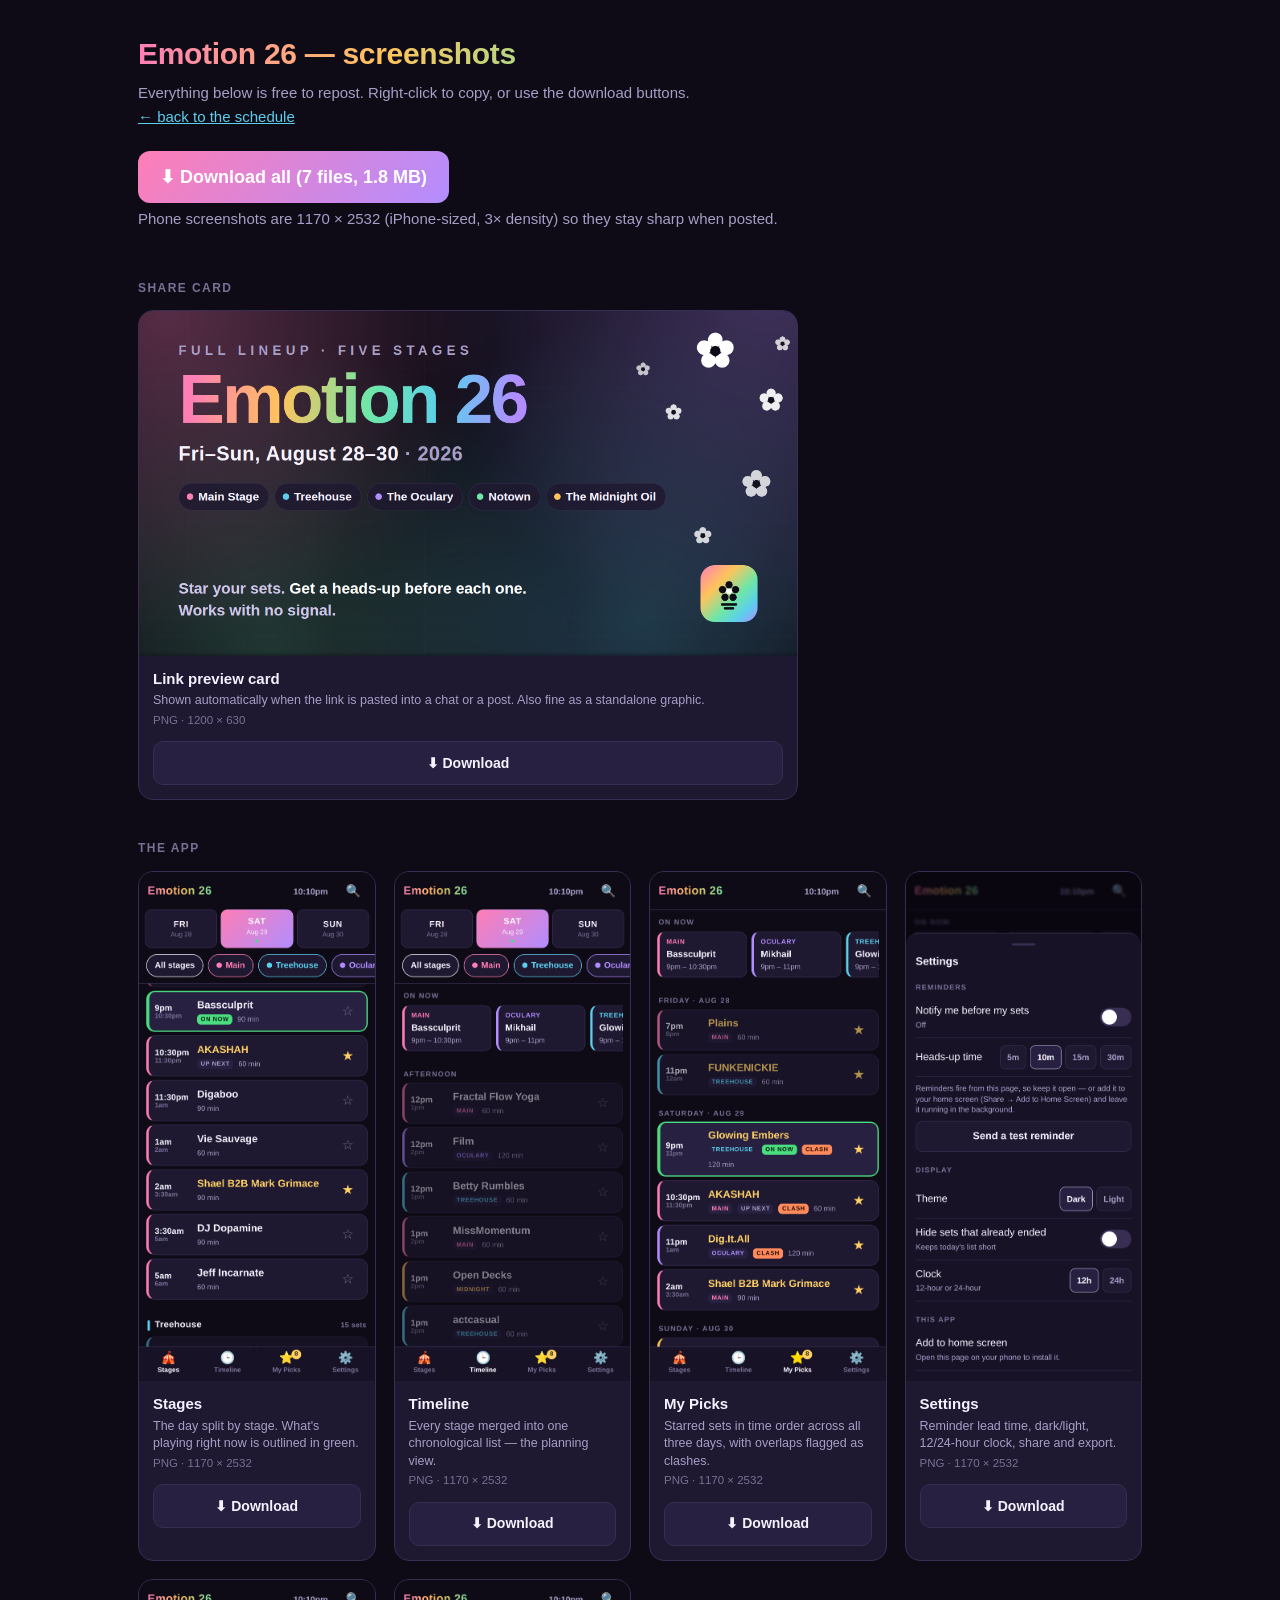
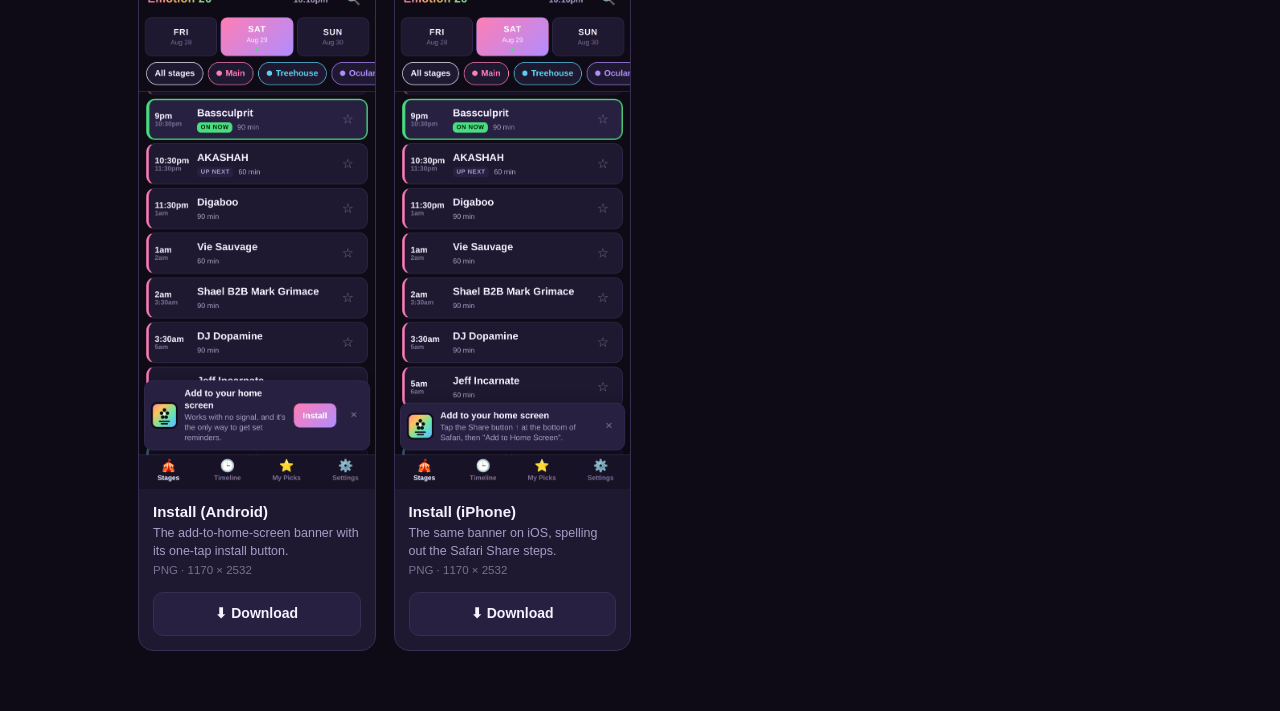
==== press.html @ 70964edc "Add a download page for the screenshots and share card Adds press.html: a gallery of every screensho" ====
<!DOCTYPE html>
<html lang="en" data-theme="dark">
<head>
<meta charset="utf-8">
<meta name="viewport" content="width=device-width, initial-scale=1, viewport-fit=cover">
<meta name="theme-color" content="#0e0b16">
<meta name="robots" content="noindex">
<meta name="description" content="Downloadable screenshots and share card for the Emotion 26 schedule app.">
<title>Emotion 26 — Screenshots</title>
<link rel="icon" href="assets/icon.svg" type="image/svg+xml">
<link rel="stylesheet" href="css/app.css">
<style>
  body { padding: 0 0 60px; }
  .wrap { max-width: 1040px; margin: 0 auto; padding: 0 18px; }

  header.press {
    padding: 34px 0 6px;
  }
  header.press h1 {
    font-size: 30px; font-weight: 900; letter-spacing: -.01em; margin: 0 0 8px;
    background: linear-gradient(92deg, #ff7eb6, #ffc45c, #6ee7a8, #5ccfee, #b28dff);
    -webkit-background-clip: text; background-clip: text; color: transparent;
  }
  header.press p { color: var(--text-dim); margin: 0 0 4px; font-size: 15px; }
  header.press a.home { color: #5ccfee; }

  .allbtn {
    display: inline-flex; align-items: center; gap: 10px;
    margin: 20px 0 6px; padding: 14px 22px; border-radius: 12px;
    background: linear-gradient(135deg, #ff7eb6, #b28dff); color: #fff;
    font-weight: 800; text-decoration: none; min-height: var(--tap);
  }
  .hint { font-size: 13px; color: var(--text-dimmer); margin: 8px 0 0; }

  h2.sec {
    font-size: 12px; letter-spacing: .12em; text-transform: uppercase;
    color: var(--text-dimmer); margin: 40px 0 14px;
  }

  .gallery { display: grid; gap: 18px; grid-template-columns: repeat(auto-fill, minmax(210px, 1fr)); }
  .gallery.wide { grid-template-columns: 1fr; max-width: 660px; }

  figure {
    margin: 0; background: var(--card); border: 1px solid var(--line);
    border-radius: 15px; overflow: hidden; display: flex; flex-direction: column;
  }
  figure .shot { background: #08060f; display: block; }
  figure .shot img { display: block; width: 100%; height: auto; }
  figcaption { padding: 13px 14px 14px; display: flex; flex-direction: column; gap: 3px; }
  figcaption .t { font-size: 15px; font-weight: 800; }
  figcaption .d { font-size: 12.5px; color: var(--text-dim); line-height: 1.4; }
  figcaption .m { font-size: 11.5px; color: var(--text-dimmer); font-variant-numeric: tabular-nums; }

  .dl {
    margin-top: 10px; display: inline-flex; align-items: center; justify-content: center; gap: 7px;
    padding: 10px 14px; border-radius: 10px;
    background: var(--card-2); border: 1px solid var(--line);
    color: var(--text); text-decoration: none; font-size: 14px; font-weight: 700;
    min-height: var(--tap);
  }
  .dl:hover { border-color: var(--text-dim); }
</style>
</head>
<body>
<div class="wrap">

  <header class="press">
    <h1>Emotion 26 — screenshots</h1>
    <p>Everything below is free to repost. Right-click to copy, or use the download buttons.</p>
    <p><a class="home" href="./">← back to the schedule</a></p>

    <a class="allbtn" href="assets/screenshots/emotion26-screenshots.zip" download>
      ⬇ Download all (7 files, 1.8&nbsp;MB)
    </a>
    <p class="hint">Phone screenshots are 1170&nbsp;×&nbsp;2532 (iPhone-sized, 3× density) so they stay sharp when posted.</p>
  </header>

  <h2 class="sec">Share card</h2>
  <div class="gallery wide">
    <figure>
      <span class="shot"><img src="assets/og.png" alt="Emotion 26 share card: festival name, dates and the five stage names."></span>
      <figcaption>
        <span class="t">Link preview card</span>
        <span class="d">Shown automatically when the link is pasted into a chat or a post. Also fine as a standalone graphic.</span>
        <span class="m">PNG · 1200 × 630</span>
        <a class="dl" href="assets/og.png" download>⬇ Download</a>
      </figcaption>
    </figure>
  </div>

  <h2 class="sec">The app</h2>
  <div class="gallery" id="gallery"></div>

</div>

<script>
  var SHOTS = [
    ['1-stages',       'Stages',           "The day split by stage. What's playing right now is outlined in green."],
    ['2-timeline',     'Timeline',         'Every stage merged into one chronological list — the planning view.'],
    ['3-mypicks',      'My Picks',         'Starred sets in time order across all three days, with overlaps flagged as clashes.'],
    ['4-settings',     'Settings',         'Reminder lead time, dark/light, 12/24-hour clock, share and export.'],
    ['5-install',      'Install (Android)','The add-to-home-screen banner with its one-tap install button.'],
    ['5b-install-ios', 'Install (iPhone)', 'The same banner on iOS, spelling out the Safari Share steps.']
  ];

  document.getElementById('gallery').innerHTML = SHOTS.map(function (s) {
    var src = 'assets/screenshots/' + s[0] + '.png';
    return '<figure>' +
      '<span class="shot"><img loading="lazy" src="' + src + '" alt="' + s[1] + ' screen of the Emotion 26 app."></span>' +
      '<figcaption>' +
        '<span class="t">' + s[1] + '</span>' +
        '<span class="d">' + s[2] + '</span>' +
        '<span class="m">PNG · 1170 × 2532</span>' +
        '<a class="dl" href="' + src + '" download>⬇ Download</a>' +
      '</figcaption></figure>';
  }).join('');
</script>
</body>
</html>
---- css/app.css ----
/* ==========================================================================
   Emotion 26 — schedule app styles
   Mobile-first. Big type, big tap targets, readable in bright sun and at 3am.
   ========================================================================== */

:root {
  --bg:        #0e0b16;
  --bg-2:      #171226;
  --card:      #1e1830;
  --card-2:    #272040;
  --line:      #372e52;
  --text:      #f6f2ff;
  --text-dim:  #a89ec6;
  --text-dimmer: #7a7095;
  --star:      #ffd166;
  --live:      #4ade80;
  --warn:      #ff8a5c;
  --radius:    14px;
  --tap:       44px;
  --safe-b:    env(safe-area-inset-bottom, 0px);
  --safe-t:    env(safe-area-inset-top, 0px);
}

:root[data-theme='light'] {
  --bg:        #fdf9ff;
  --bg-2:      #ffffff;
  --card:      #ffffff;
  --card-2:    #f3edfb;
  --line:      #e2d8f2;
  --text:      #1b1430;
  --text-dim:  #6b6086;
  --text-dimmer: #918aa6;
  --star:      #e8a300;
  --live:      #1a9e57;
  --warn:      #c8501a;
}

* { box-sizing: border-box; -webkit-tap-highlight-color: transparent; }

html { -webkit-text-size-adjust: 100%; }

body {
  margin: 0;
  background: var(--bg);
  color: var(--text);
  font-family: -apple-system, BlinkMacSystemFont, 'Segoe UI', Roboto, 'Helvetica Neue', Arial, sans-serif;
  font-size: 17px;
  line-height: 1.35;
  overscroll-behavior-y: none;
  padding-bottom: calc(76px + var(--safe-b));
}

button, input, select { font: inherit; color: inherit; }
button { background: none; border: 0; cursor: pointer; }

.sr-only {
  position: absolute; width: 1px; height: 1px; padding: 0; margin: -1px;
  overflow: hidden; clip: rect(0 0 0 0); white-space: nowrap; border: 0;
}

/* ---------- Header ------------------------------------------------------ */

header.app-head {
  position: sticky; top: 0; z-index: 40;
  background: var(--bg);
  padding-top: var(--safe-t);
  border-bottom: 1px solid var(--line);
}

.head-row {
  display: flex; align-items: center; gap: 10px;
  padding: 10px 14px 8px;
}

.brand {
  font-size: 19px; font-weight: 800; letter-spacing: .02em;
  background: linear-gradient(92deg, #ff7eb6, #ffc45c, #6ee7a8, #5ccfee, #b28dff);
  -webkit-background-clip: text; background-clip: text; color: transparent;
  flex: 1; min-width: 0; white-space: nowrap; overflow: hidden; text-overflow: ellipsis;
}

.clock {
  font-variant-numeric: tabular-nums;
  font-size: 14px; font-weight: 700; color: var(--text-dim);
  padding: 8px 10px; border-radius: 9px; cursor: pointer;
}
.clock:active { background: var(--card-2); }

.icon-btn {
  width: var(--tap); height: var(--tap); min-width: var(--tap);
  display: grid; place-items: center;
  border-radius: 11px; font-size: 20px; color: var(--text-dim);
}
.icon-btn:active { background: var(--card-2); }
.icon-btn[aria-pressed='true'] { color: var(--star); }

/* ---------- Day tabs ---------------------------------------------------- */

.days { display: flex; gap: 6px; padding: 0 10px 10px; }

.day-tab {
  flex: 1;
  padding: 9px 4px 8px;
  border-radius: 11px;
  background: var(--card);
  border: 1px solid var(--line);
  text-align: center;
  min-height: var(--tap);
}
.day-tab .d-name { font-size: 14px; font-weight: 800; letter-spacing: .06em; }
.day-tab .d-date { font-size: 11px; color: var(--text-dimmer); margin-top: 2px; }
.day-tab[aria-selected='true'] {
  background: linear-gradient(135deg, #ff7eb6, #b28dff);
  border-color: transparent; color: #fff;
}
.day-tab[aria-selected='true'] .d-date { color: rgba(255,255,255,.85); }
.day-tab.is-today::after {
  content: ''; display: block; width: 5px; height: 5px; border-radius: 50%;
  background: var(--live); margin: 4px auto 0;
}

/* ---------- Filter bar -------------------------------------------------- */

.filters {
  display: flex; gap: 8px; padding: 0 12px 10px;
  overflow-x: auto; scrollbar-width: none;
}
.filters::-webkit-scrollbar { display: none; }

.chip {
  flex: 0 0 auto;
  padding: 8px 13px;
  border-radius: 999px;
  background: var(--card);
  border: 1px solid var(--line);
  font-size: 14px; font-weight: 700; color: var(--text-dim);
  min-height: 38px;
  display: inline-flex; align-items: center; gap: 6px;
}
.chip .dot { width: 9px; height: 9px; border-radius: 50%; background: currentColor; }
.chip[aria-pressed='true'] { color: var(--text); border-color: currentColor; }
.chip[aria-pressed='false'] { opacity: .45; }

.searchwrap { padding: 0 12px 10px; display: none; }
.searchwrap.open { display: block; }
.searchwrap input {
  width: 100%; padding: 11px 13px; border-radius: 11px;
  background: var(--card); border: 1px solid var(--line); color: var(--text);
  min-height: var(--tap);
}
.searchwrap input::placeholder { color: var(--text-dimmer); }

/* ---------- Now bar ----------------------------------------------------- */

.nowbar { padding: 4px 12px 12px; }
.nowbar h2 {
  font-size: 12px; letter-spacing: .12em; text-transform: uppercase;
  color: var(--text-dimmer); margin: 8px 2px;
}
.now-scroll { display: flex; gap: 8px; overflow-x: auto; scrollbar-width: none; padding-bottom: 2px; }
.now-scroll::-webkit-scrollbar { display: none; }
.now-card {
  flex: 0 0 auto; min-width: 148px; max-width: 220px;
  background: var(--card); border: 1px solid var(--line);
  border-left: 4px solid var(--sc, var(--line));
  border-radius: 12px; padding: 9px 11px; text-align: left;
}
.now-card .n-stage { font-size: 11px; font-weight: 800; letter-spacing: .06em; color: var(--sc); text-transform: uppercase; }
.now-card .n-artist { font-size: 15px; font-weight: 700; margin-top: 3px; }
.now-card .n-time { font-size: 12px; color: var(--text-dim); margin-top: 2px; font-variant-numeric: tabular-nums; }

/* ---------- Schedule list ----------------------------------------------- */

main { padding: 0 12px; }

.stage-group { margin-bottom: 22px; }

.stage-head {
  position: sticky; top: 0; z-index: 10;
  display: flex; align-items: center; gap: 8px;
  padding: 10px 2px 8px;
  background: linear-gradient(var(--bg) 72%, transparent);
  font-size: 15px; font-weight: 800; letter-spacing: .02em;
}
.stage-head .bar { width: 4px; height: 18px; border-radius: 3px; background: var(--sc); }
.stage-head .count { margin-left: auto; font-size: 12px; font-weight: 600; color: var(--text-dimmer); }

.timegroup-head {
  padding: 16px 2px 6px;
  font-size: 12px; font-weight: 800; letter-spacing: .12em;
  color: var(--text-dimmer); text-transform: uppercase;
}

/* A single set row */
.set {
  display: grid;
  grid-template-columns: 62px 1fr var(--tap);
  align-items: center;
  gap: 8px;
  width: 100%;
  padding: 11px 10px;
  margin-bottom: 6px;
  background: var(--card);
  border: 1px solid var(--line);
  border-left: 4px solid var(--sc, var(--line));
  border-radius: var(--radius);
  text-align: left;
  min-height: 58px;
}

.set.is-live {
  background: var(--card-2);
  border-color: var(--live);
  box-shadow: 0 0 0 1px var(--live) inset;
}
.set.is-past { opacity: .5; }
.set.is-past.is-picked { opacity: .68; }
.set.is-picked .s-artist { color: var(--star); }

.s-time {
  font-variant-numeric: tabular-nums;
  font-size: 14px; font-weight: 800; line-height: 1.15;
}
.s-time .s-end { display: block; font-size: 11px; font-weight: 600; color: var(--text-dimmer); }

.s-body { min-width: 0; }
.s-artist {
  font-size: 17px; font-weight: 700;
  overflow-wrap: anywhere;
}
.s-meta { font-size: 12px; color: var(--text-dim); margin-top: 3px; display: flex; flex-wrap: wrap; gap: 8px; }

.badge {
  font-size: 10px; font-weight: 800; letter-spacing: .07em; text-transform: uppercase;
  padding: 2px 6px; border-radius: 6px;
}
.badge.live { background: var(--live); color: #06210f; }
.badge.next { background: var(--card-2); color: var(--text-dim); }
.badge.clash { background: var(--warn); color: #2a0e00; }
.badge.stage { background: var(--card-2); color: var(--sc); }

.star-btn {
  width: var(--tap); height: var(--tap);
  display: grid; place-items: center;
  font-size: 22px; line-height: 1; color: var(--text-dimmer);
  border-radius: 11px;
}
.star-btn[aria-pressed='true'] { color: var(--star); }
.star-btn:active { background: var(--card-2); }

.empty {
  padding: 42px 18px; text-align: center; color: var(--text-dim);
}
.empty .big { font-size: 40px; margin-bottom: 10px; }
.empty p { margin: 6px 0; }

/* ---------- Bottom nav -------------------------------------------------- */

nav.tabbar {
  position: fixed; left: 0; right: 0; bottom: 0; z-index: 50;
  display: flex;
  background: var(--bg-2);
  border-top: 1px solid var(--line);
  padding-bottom: var(--safe-b);
}
.tabbar button {
  flex: 1; padding: 8px 2px 7px;
  display: flex; flex-direction: column; align-items: center; gap: 3px;
  font-size: 11px; font-weight: 700; color: var(--text-dimmer);
  min-height: 56px;
}
.tabbar button .ic { font-size: 20px; line-height: 1; }
.tabbar button[aria-selected='true'] { color: var(--text); }
.tabbar button[aria-selected='true'] .ic { filter: saturate(1.4); }
.tabbar .pill {
  position: absolute; transform: translate(16px, -4px);
  background: var(--star); color: #2a1d00;
  font-size: 10px; font-weight: 800; border-radius: 999px; padding: 1px 5px;
}

/* ---------- Install banner ---------------------------------------------- */

.installbar {
  position: fixed; left: 8px; right: 8px; z-index: 45;
  bottom: calc(64px + var(--safe-b));
  display: flex; align-items: center; gap: 11px;
  padding: 11px 8px 11px 11px;
  background: var(--card-2);
  border: 1px solid var(--line);
  border-radius: 15px;
  box-shadow: 0 10px 28px rgba(0,0,0,.42);
  animation: ib-in .28s ease-out;
}
/* display:flex above would otherwise beat the UA rule for [hidden] */
.installbar[hidden] { display: none; }
@keyframes ib-in { from { opacity: 0; transform: translateY(12px); } }

/* keep the banner from covering the last row of the list */
body.has-installbar { padding-bottom: calc(168px + var(--safe-b)); }

.installbar .ib-icon img { display: block; border-radius: 10px; }
.installbar .ib-text { flex: 1; min-width: 0; font-size: 13px; color: var(--text-dim); line-height: 1.3; }
.installbar .ib-text strong { display: block; font-size: 15px; color: var(--text); margin-bottom: 2px; }

.installbar .ib-go {
  flex: 0 0 auto; padding: 10px 15px; border-radius: 10px;
  background: linear-gradient(135deg, #ff7eb6, #b28dff); color: #fff;
  font-size: 14px; font-weight: 800; min-height: 40px;
}
.installbar .ib-x {
  flex: 0 0 auto; width: 36px; height: 36px; display: grid; place-items: center;
  color: var(--text-dimmer); font-size: 15px; border-radius: 9px;
}
.installbar .ib-x:active { background: var(--card); }

@media (min-width: 700px) {
  .installbar { left: auto; right: 16px; bottom: 16px; max-width: 420px; }
}

/* ---------- Sheet (settings) -------------------------------------------- */

.sheet-back {
  position: fixed; inset: 0; z-index: 60;
  background: rgba(6,3,14,.6);
  backdrop-filter: blur(2px);
  display: none;
}
.sheet-back.open { display: block; }

.sheet {
  position: absolute; left: 0; right: 0; bottom: 0;
  max-height: 88vh; overflow-y: auto;
  background: var(--bg-2);
  border-radius: 20px 20px 0 0;
  border-top: 1px solid var(--line);
  padding: 8px 16px calc(24px + var(--safe-b));
}
.sheet .grab { width: 40px; height: 4px; border-radius: 2px; background: var(--line); margin: 8px auto 14px; }
.sheet h2 { font-size: 18px; margin: 0 0 4px; }
.sheet h3 {
  font-size: 12px; letter-spacing: .12em; text-transform: uppercase;
  color: var(--text-dimmer); margin: 22px 0 8px;
}

.row {
  display: flex; align-items: center; gap: 12px;
  padding: 12px 0; border-bottom: 1px solid var(--line);
  min-height: var(--tap);
}
.row:last-child { border-bottom: 0; }
.row .lbl { flex: 1; min-width: 0; }
.row .lbl small { display: block; color: var(--text-dim); font-size: 13px; margin-top: 3px; }

.switch {
  width: 52px; height: 31px; border-radius: 999px; background: var(--line);
  position: relative; flex: 0 0 auto; transition: background .15s;
}
.switch::after {
  content: ''; position: absolute; top: 3px; left: 3px;
  width: 25px; height: 25px; border-radius: 50%; background: #fff;
  transition: transform .15s;
}
.switch[aria-pressed='true'] { background: var(--live); }
.switch[aria-pressed='true']::after { transform: translateX(21px); }

.seg { display: flex; gap: 6px; flex: 0 0 auto; }
.seg button {
  padding: 8px 11px; border-radius: 9px; background: var(--card);
  border: 1px solid var(--line); font-size: 14px; font-weight: 700;
  color: var(--text-dim); min-height: 40px;
}
.seg button[aria-pressed='true'] { background: var(--card-2); color: var(--text); border-color: var(--text-dim); }

.btn {
  display: block; width: 100%; padding: 13px; margin-top: 10px;
  border-radius: 12px; background: var(--card); border: 1px solid var(--line);
  font-weight: 700; text-align: center; min-height: var(--tap);
}
.btn.primary { background: linear-gradient(135deg, #ff7eb6, #b28dff); border-color: transparent; color: #fff; }
.btn.danger { color: var(--warn); }

.note { font-size: 13px; color: var(--text-dim); margin: 10px 0 0; }

/* ---------- Toast ------------------------------------------------------- */

#toast {
  position: fixed; left: 50%; bottom: calc(86px + var(--safe-b));
  transform: translateX(-50%) translateY(14px);
  z-index: 70; opacity: 0; pointer-events: none;
  background: var(--card-2); color: var(--text);
  border: 1px solid var(--line); border-radius: 999px;
  padding: 10px 18px; font-size: 14px; font-weight: 700;
  max-width: 90vw; text-align: center;
  transition: opacity .18s, transform .18s;
}
#toast.show { opacity: 1; transform: translateX(-50%) translateY(0); }

/* ---------- Wider screens ----------------------------------------------- */

@media (min-width: 700px) {
  body { font-size: 18px; }
  .head-row, .days, .filters, .searchwrap, .nowbar, main { max-width: 1100px; margin-inline: auto; }
  .grid-stages { display: grid; grid-template-columns: repeat(auto-fit, minmax(300px, 1fr)); gap: 0 18px; }
  .sheet { max-width: 560px; margin: 0 auto; border-radius: 20px; bottom: 24px; left: 16px; right: 16px; }
  nav.tabbar { justify-content: center; gap: 20px; }
  .tabbar button { flex: 0 0 120px; }
}

@media (prefers-reduced-motion: reduce) {
  * { transition: none !important; animation: none !important; }
}
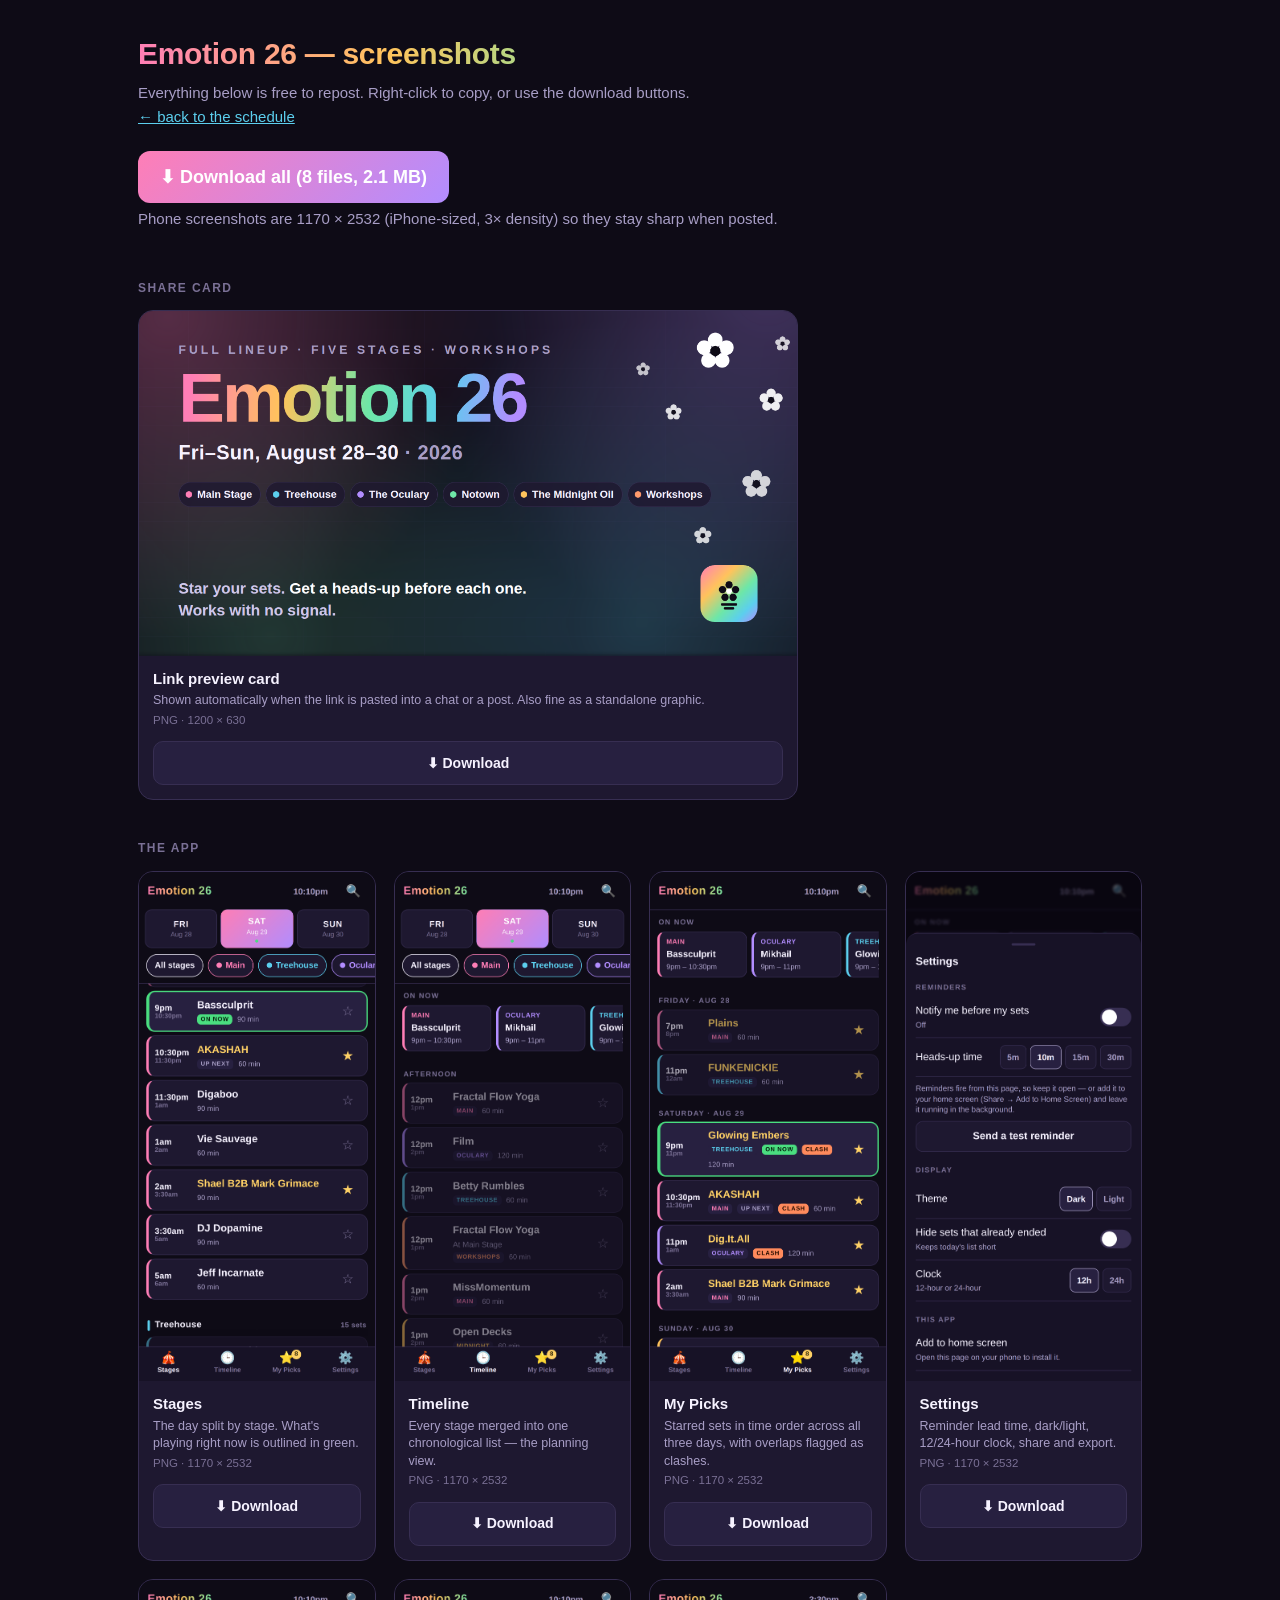
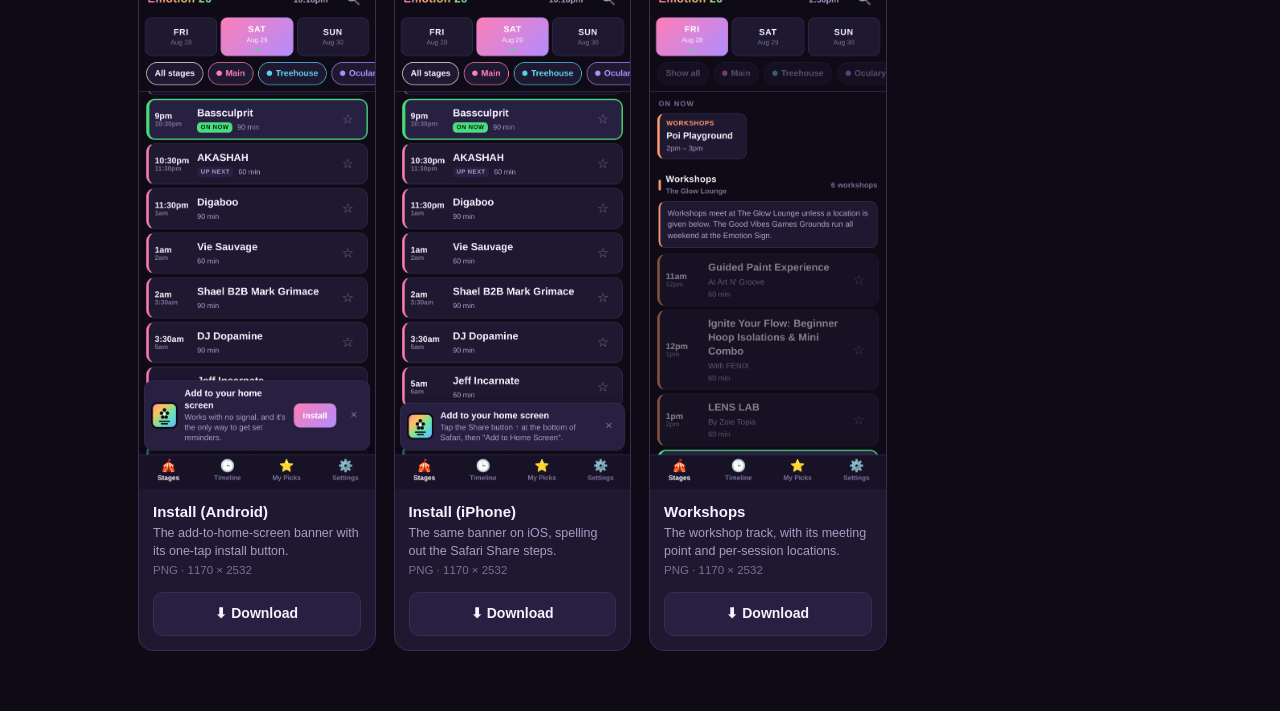
==== commit 5eb0f7d9: "Add the workshops track Adds Workshops as a sixth track from the workshops flyer: 17 sessions across" ====
--- a/press.html
+++ b/press.html
@@ -70,7 +70,7 @@
     <p><a class="home" href="./">← back to the schedule</a></p>
 
     <a class="allbtn" href="assets/screenshots/emotion26-screenshots.zip" download>
-      ⬇ Download all (7 files, 1.8&nbsp;MB)
+      ⬇ Download all (8 files, 2.1&nbsp;MB)
     </a>
     <p class="hint">Phone screenshots are 1170&nbsp;×&nbsp;2532 (iPhone-sized, 3× density) so they stay sharp when posted.</p>
   </header>
@@ -78,7 +78,7 @@
   <h2 class="sec">Share card</h2>
   <div class="gallery wide">
     <figure>
-      <span class="shot"><img src="assets/og.png" alt="Emotion 26 share card: festival name, dates and the five stage names."></span>
+      <span class="shot"><img src="assets/og.png" alt="Emotion 26 share card: festival name, dates and the stage names."></span>
       <figcaption>
         <span class="t">Link preview card</span>
         <span class="d">Shown automatically when the link is pasted into a chat or a post. Also fine as a standalone graphic.</span>
@@ -100,7 +100,8 @@
     ['3-mypicks',      'My Picks',         'Starred sets in time order across all three days, with overlaps flagged as clashes.'],
     ['4-settings',     'Settings',         'Reminder lead time, dark/light, 12/24-hour clock, share and export.'],
     ['5-install',      'Install (Android)','The add-to-home-screen banner with its one-tap install button.'],
-    ['5b-install-ios', 'Install (iPhone)', 'The same banner on iOS, spelling out the Safari Share steps.']
+    ['5b-install-ios', 'Install (iPhone)', 'The same banner on iOS, spelling out the Safari Share steps.'],
+    ['6-workshops',    'Workshops',        'The workshop track, with its meeting point and per-session locations.']
   ];
 
   document.getElementById('gallery').innerHTML = SHOTS.map(function (s) {
--- a/css/app.css
+++ b/css/app.css
@@ -184,6 +184,20 @@
 }
 .stage-head .bar { width: 4px; height: 18px; border-radius: 3px; background: var(--sc); }
 .stage-head .count { margin-left: auto; font-size: 12px; font-weight: 600; color: var(--text-dimmer); }
+.stage-head .venue {
+  display: block; font-size: 12px; font-weight: 600; color: var(--text-dimmer);
+  letter-spacing: 0; margin-top: 1px;
+}
+
+.stage-note {
+  margin: 0 2px 10px;
+  padding: 10px 12px;
+  background: var(--card);
+  border: 1px solid var(--line);
+  border-left: 3px solid var(--sc, var(--line));
+  border-radius: 11px;
+  font-size: 13px; line-height: 1.42; color: var(--text-dim);
+}
 
 .timegroup-head {
   padding: 16px 2px 6px;
@@ -228,6 +242,10 @@
   font-size: 17px; font-weight: 700;
   overflow-wrap: anywhere;
 }
+.s-note {
+  font-size: 13px; line-height: 1.38; color: var(--text-dim);
+  margin-top: 3px; overflow-wrap: anywhere;
+}
 .s-meta { font-size: 12px; color: var(--text-dim); margin-top: 3px; display: flex; flex-wrap: wrap; gap: 8px; }
 
 .badge {
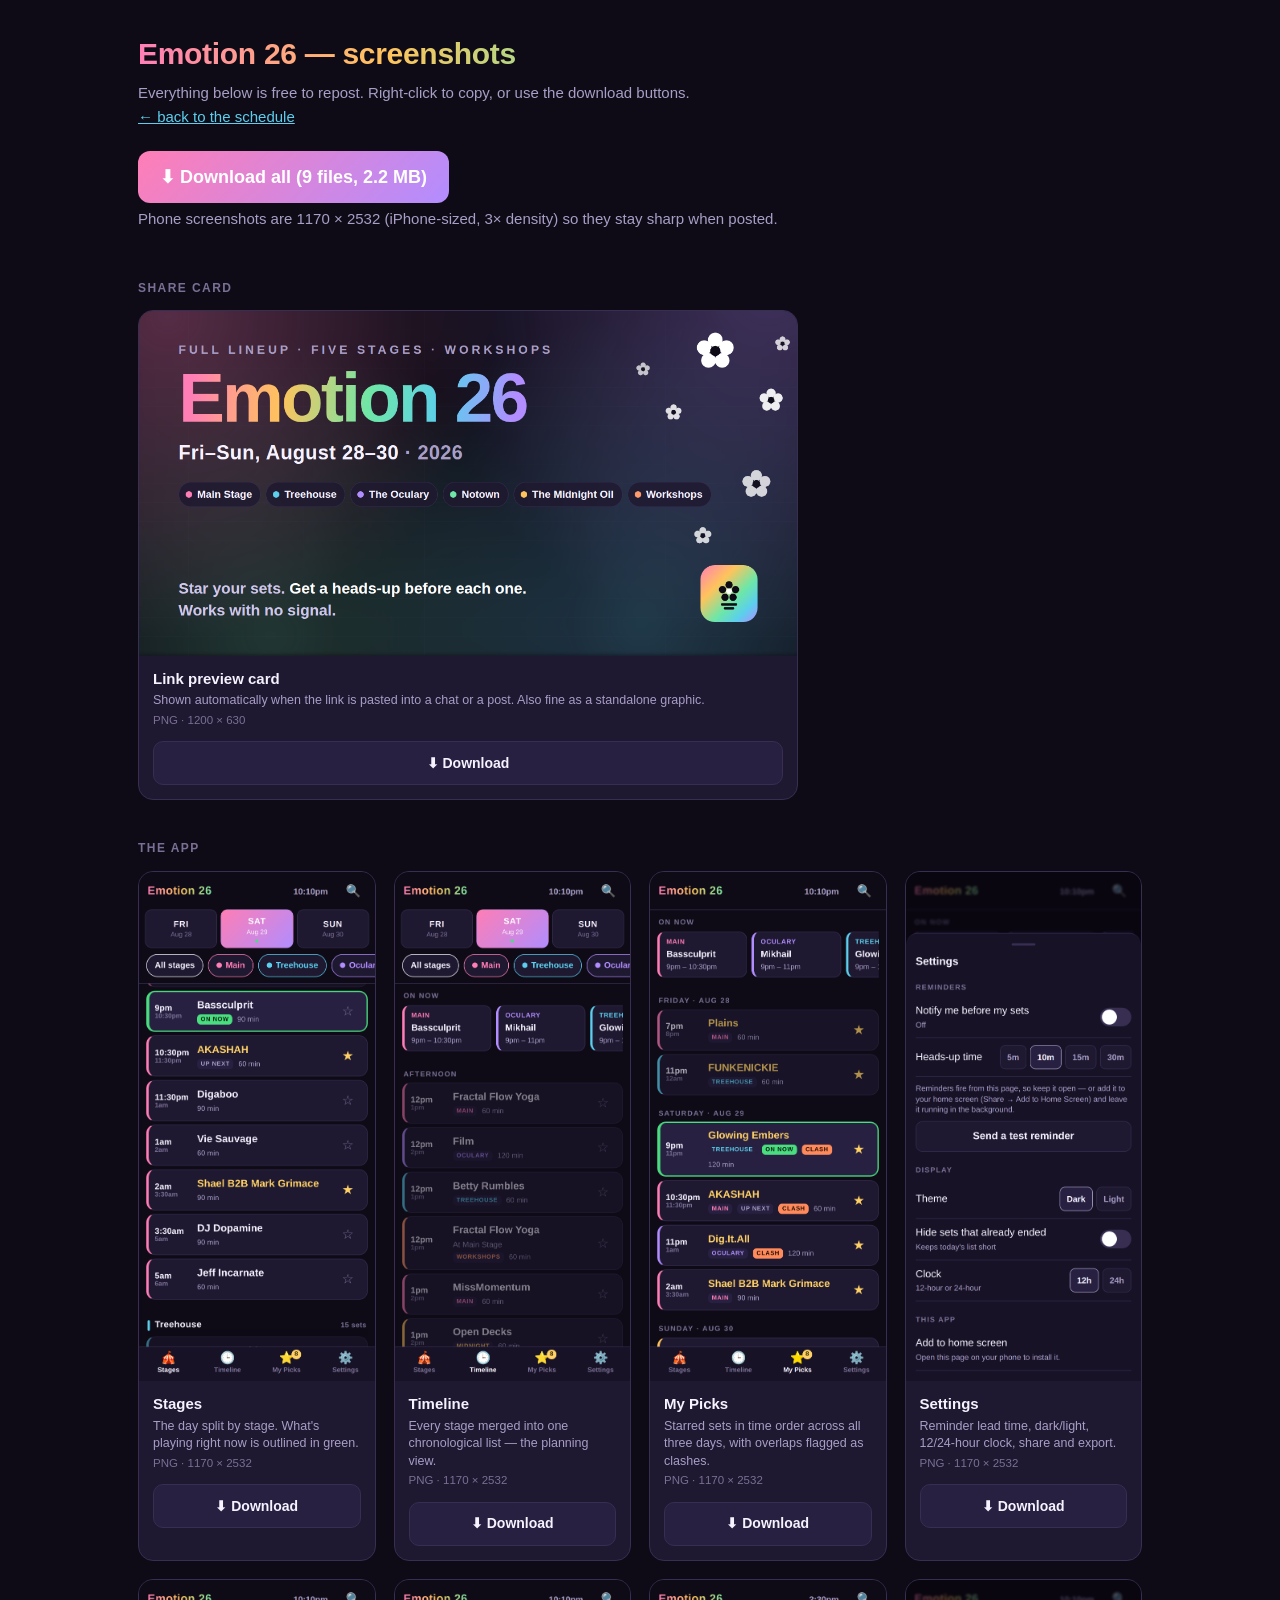
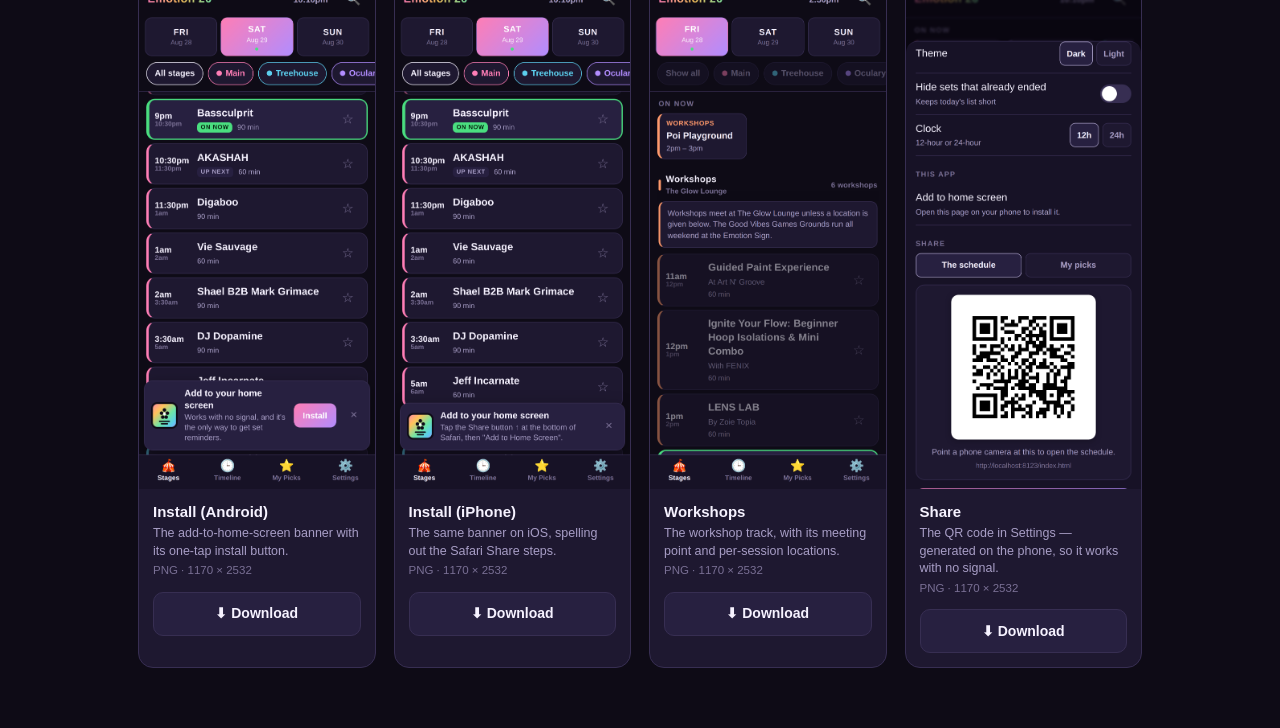
==== commit e4d42147: "Add a scannable QR code to Settings Settings gains a Share section with a QR code large enough to ho" ====
--- a/press.html
+++ b/press.html
@@ -70,7 +70,7 @@
     <p><a class="home" href="./">← back to the schedule</a></p>
 
     <a class="allbtn" href="assets/screenshots/emotion26-screenshots.zip" download>
-      ⬇ Download all (8 files, 2.1&nbsp;MB)
+      ⬇ Download all (9 files, 2.2&nbsp;MB)
     </a>
     <p class="hint">Phone screenshots are 1170&nbsp;×&nbsp;2532 (iPhone-sized, 3× density) so they stay sharp when posted.</p>
   </header>
@@ -101,7 +101,8 @@
     ['4-settings',     'Settings',         'Reminder lead time, dark/light, 12/24-hour clock, share and export.'],
     ['5-install',      'Install (Android)','The add-to-home-screen banner with its one-tap install button.'],
     ['5b-install-ios', 'Install (iPhone)', 'The same banner on iOS, spelling out the Safari Share steps.'],
-    ['6-workshops',    'Workshops',        'The workshop track, with its meeting point and per-session locations.']
+    ['6-workshops',    'Workshops',        'The workshop track, with its meeting point and per-session locations.'],
+    ['7-share-qr',     'Share',            'The QR code in Settings — generated on the phone, so it works with no signal.']
   ];
 
   document.getElementById('gallery').innerHTML = SHOTS.map(function (s) {
--- a/css/app.css
+++ b/css/app.css
@@ -399,6 +399,58 @@
 
 .note { font-size: 13px; color: var(--text-dim); margin: 10px 0 0; }
 
+/* ---------- QR sharing --------------------------------------------------- */
+
+.qr-seg { display: flex; gap: 6px; margin-bottom: 12px; }
+.qr-seg button { flex: 1; }
+
+.qr-card {
+  background: var(--card); border: 1px solid var(--line);
+  border-radius: 15px; padding: 16px 14px 14px;
+  text-align: center; margin-bottom: 14px;
+}
+
+/* Always light behind the code — scanners need the contrast, and a dark-mode
+   QR is a well-known way to make a camera give up. */
+.qr-holder {
+  display: inline-block; padding: 12px;
+  background: #fff; border-radius: 12px; line-height: 0;
+  box-shadow: 0 2px 10px rgba(0,0,0,.25);
+}
+.qr-holder canvas {
+  display: block; width: 216px; height: 216px;
+  image-rendering: pixelated;   /* keep module edges crisp when scaled */
+}
+
+.qr-cap { font-size: 13.5px; color: var(--text-dim); margin: 12px 4px 0; line-height: 1.4; }
+.qr-url {
+  font-size: 11.5px; color: var(--text-dimmer); margin: 6px 4px 0;
+  overflow-wrap: anywhere; line-height: 1.35;
+}
+
+.qr-full {
+  position: fixed; inset: 0; z-index: 80;
+  background: #fff; color: #111;
+  display: flex; align-items: center; justify-content: center;
+  padding: calc(20px + var(--safe-t)) 20px calc(20px + var(--safe-b));
+}
+.qr-full[hidden] { display: none; }
+.qr-full-inner { text-align: center; max-width: 100%; }
+.qr-full canvas {
+  display: block; margin: 0 auto;
+  width: min(84vw, 84vh, 560px); height: min(84vw, 84vh, 560px);
+  image-rendering: pixelated;
+}
+.qr-full p {
+  margin: 20px 0 0; font-size: 16px; font-weight: 700; color: #333;
+}
+.qr-full-close {
+  position: absolute; top: calc(10px + var(--safe-t)); right: 10px;
+  width: var(--tap); height: var(--tap);
+  display: grid; place-items: center;
+  font-size: 20px; color: #555; border-radius: 11px;
+}
+
 /* ---------- Toast ------------------------------------------------------- */
 
 #toast {
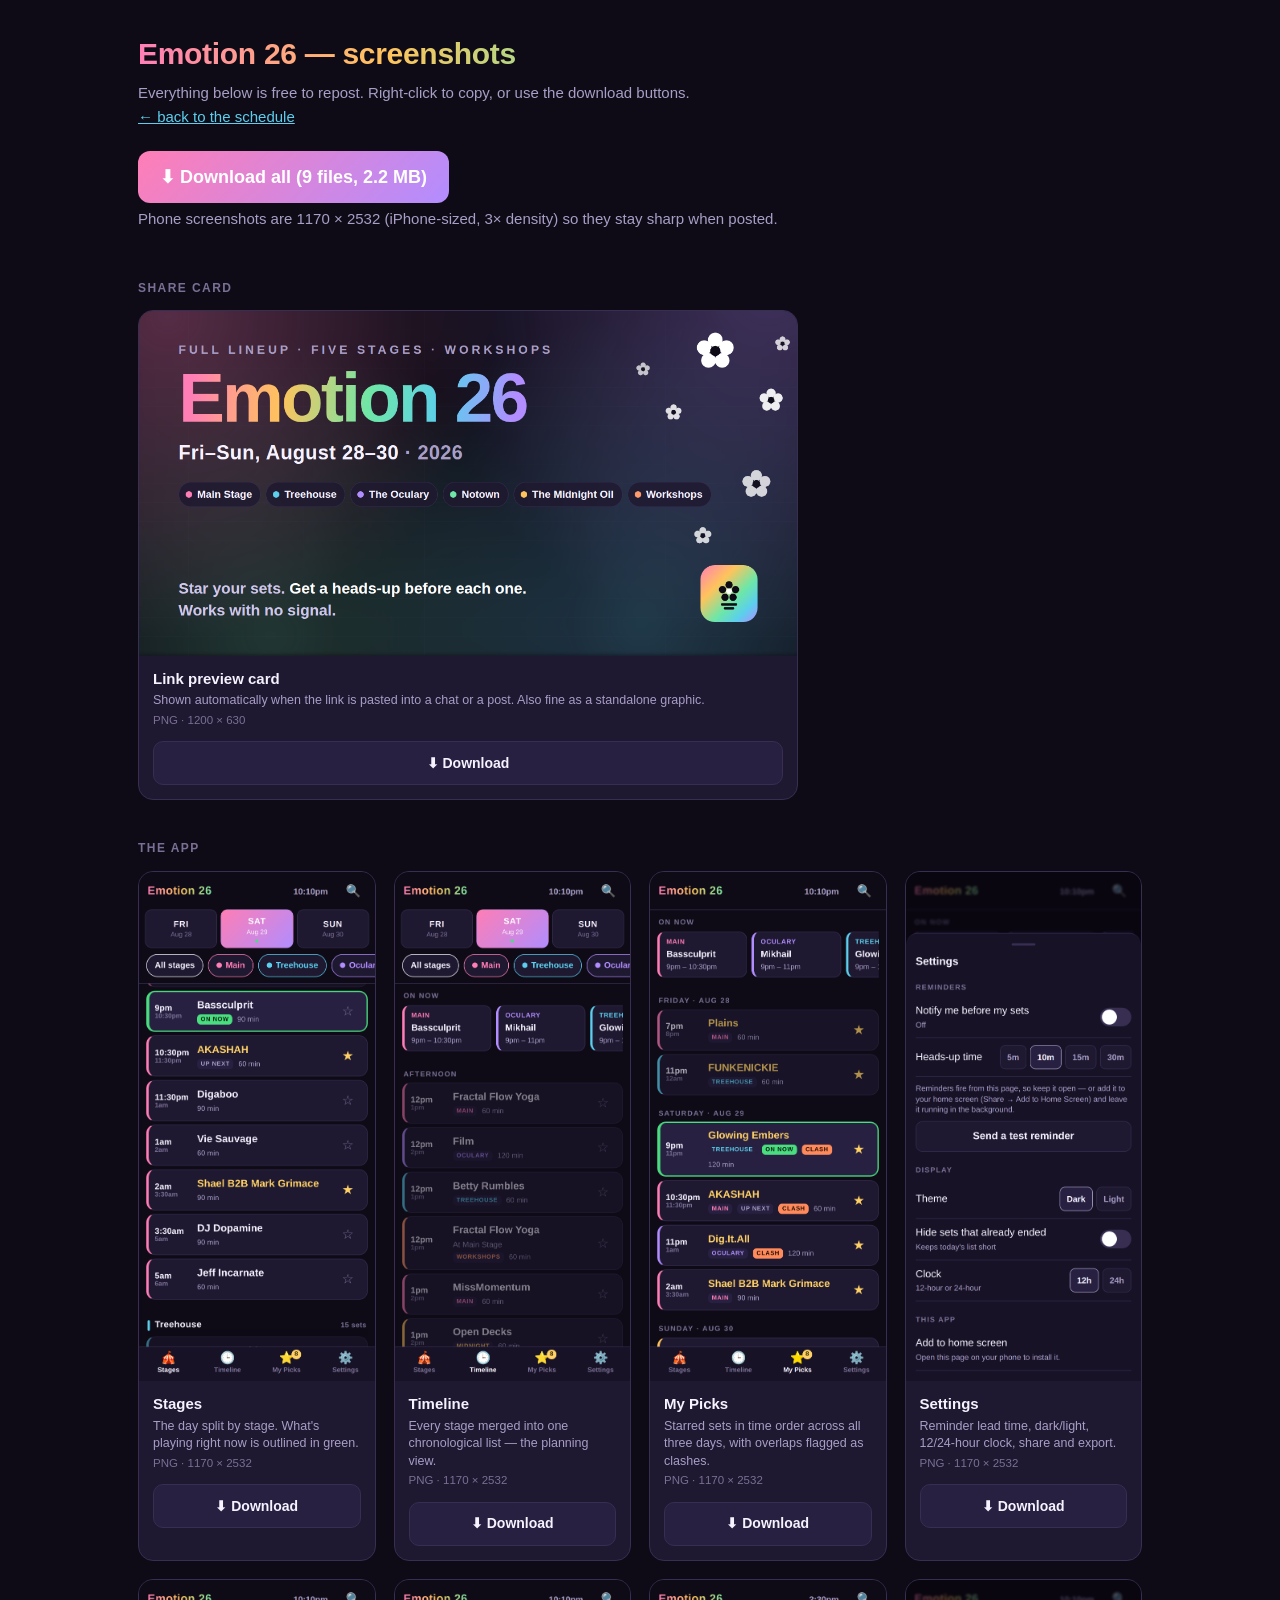
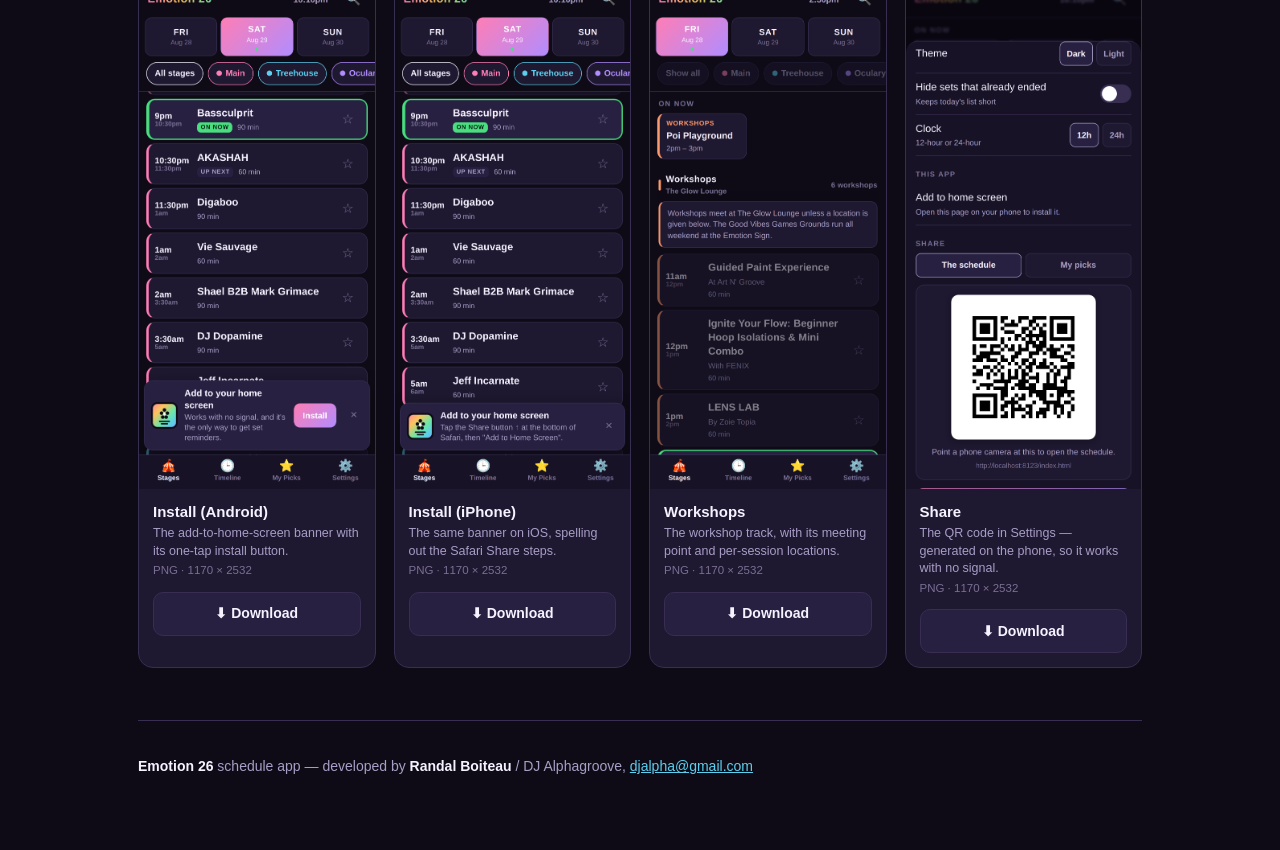
==== commit cee2df61: "Add an About blurb with developer credit Settings gains a short About section: one line on what the " ====
--- a/press.html
+++ b/press.html
@@ -59,6 +59,13 @@
     min-height: var(--tap);
   }
   .dl:hover { border-color: var(--text-dim); }
+
+  .credit {
+    margin: 52px 0 0; padding-top: 22px; border-top: 1px solid var(--line);
+    font-size: 14px; color: var(--text-dim);
+  }
+  .credit strong { color: var(--text); }
+  .credit a { color: #5ccfee; }
 </style>
 </head>
 <body>
@@ -91,6 +98,12 @@
   <h2 class="sec">The app</h2>
   <div class="gallery" id="gallery"></div>
 
+  <footer class="credit">
+    <p><strong>Emotion 26</strong> schedule app — developed by
+       <strong>Randal Boiteau</strong> / DJ Alphagroove,
+       <a href="mailto:djalpha@gmail.com">djalpha@gmail.com</a></p>
+  </footer>
+
 </div>
 
 <script>
--- a/css/app.css
+++ b/css/app.css
@@ -399,6 +399,14 @@
 
 .note { font-size: 13px; color: var(--text-dim); margin: 10px 0 0; }
 
+.about {
+  font-size: 14px; line-height: 1.5; color: var(--text-dim);
+  margin: 0 0 12px;
+}
+.about strong { color: var(--text); font-weight: 800; }
+.about a { color: #5ccfee; word-break: break-all; }
+.about.dim { font-size: 12.5px; color: var(--text-dimmer); }
+
 /* ---------- QR sharing --------------------------------------------------- */
 
 .qr-seg { display: flex; gap: 6px; margin-bottom: 12px; }
